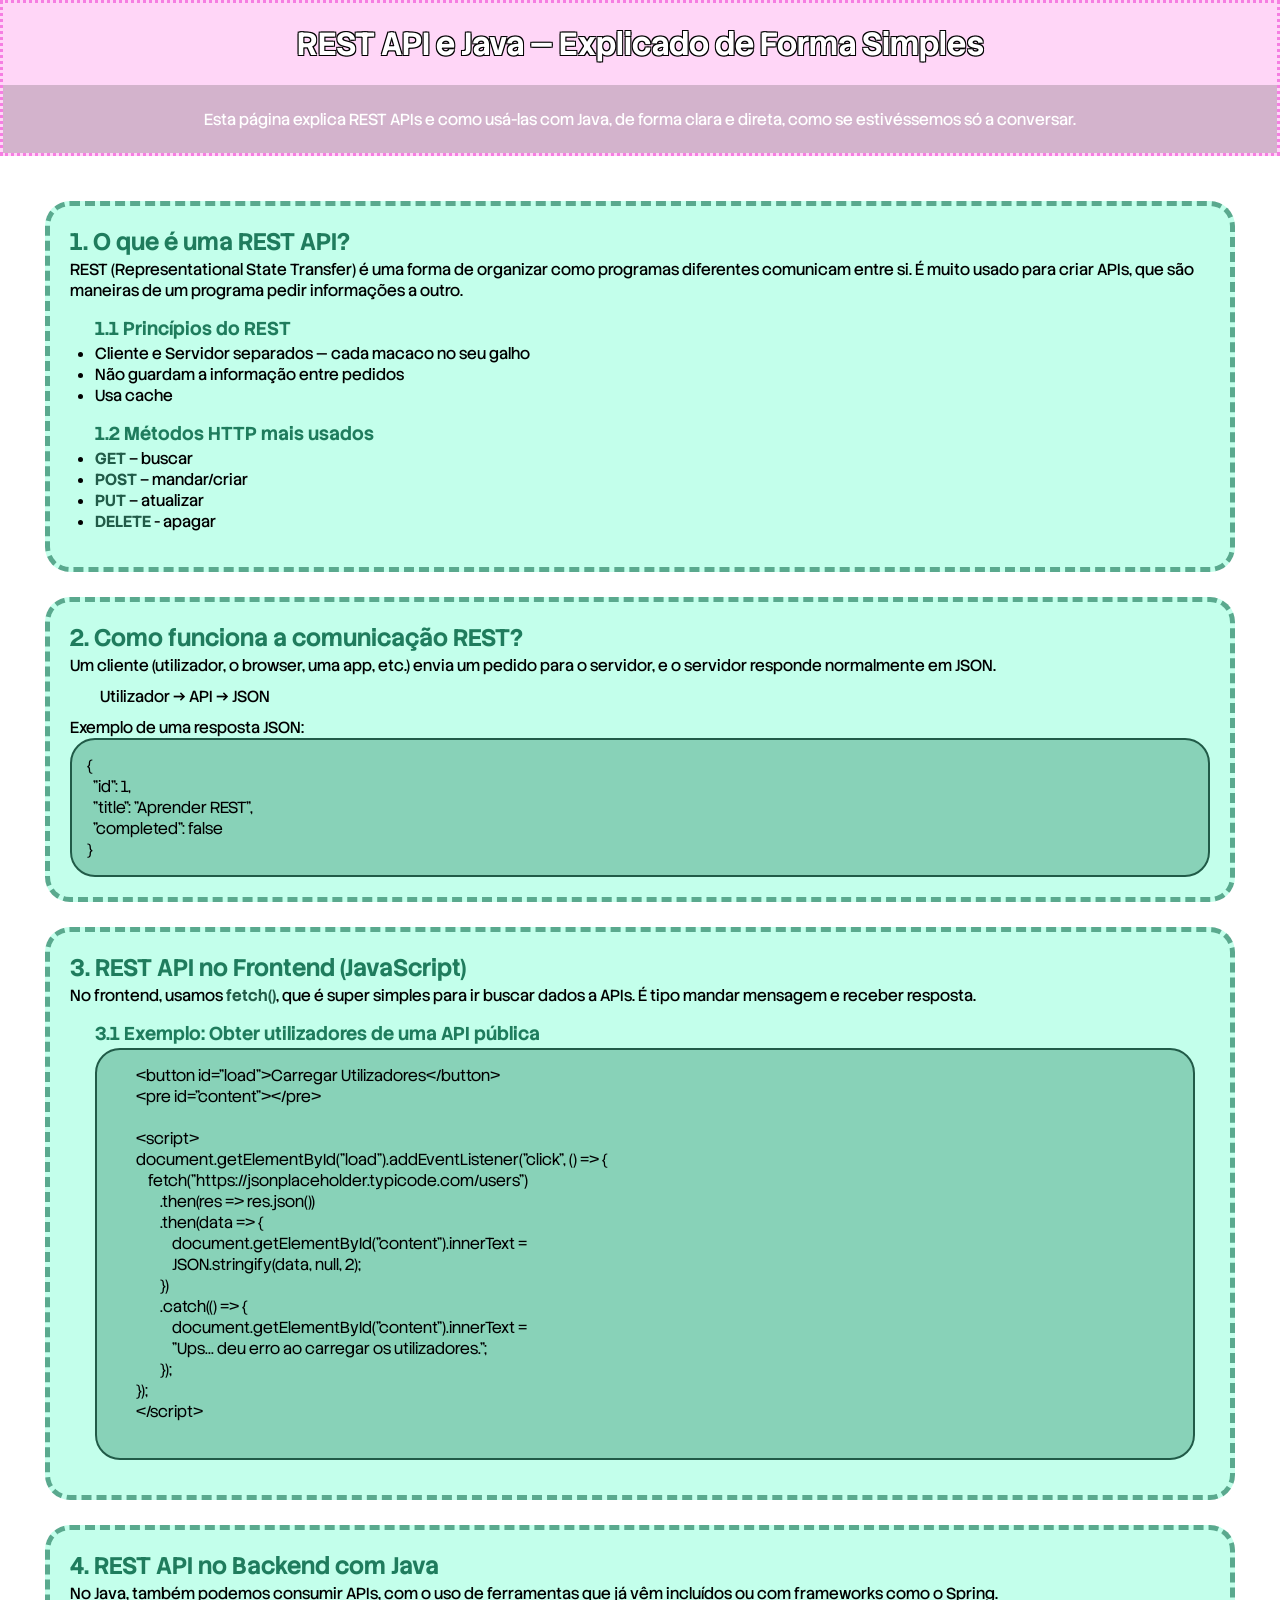
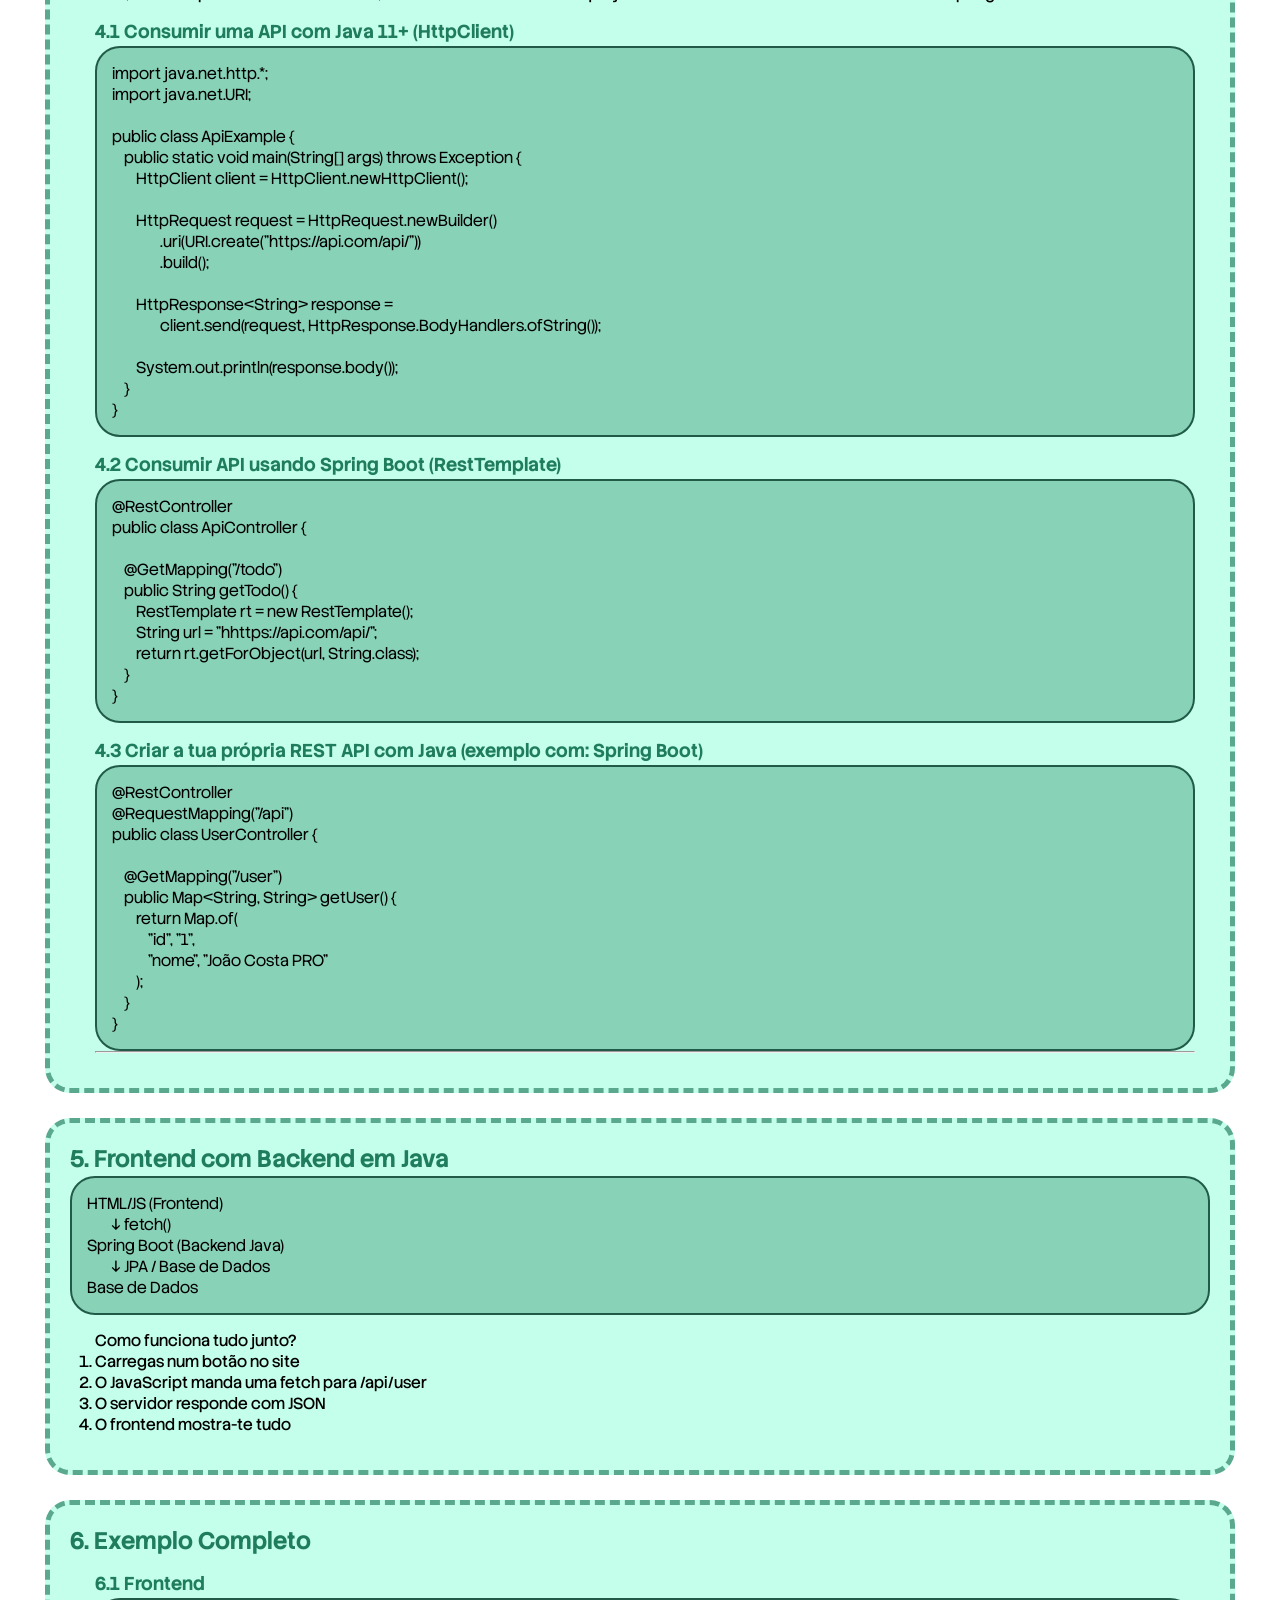
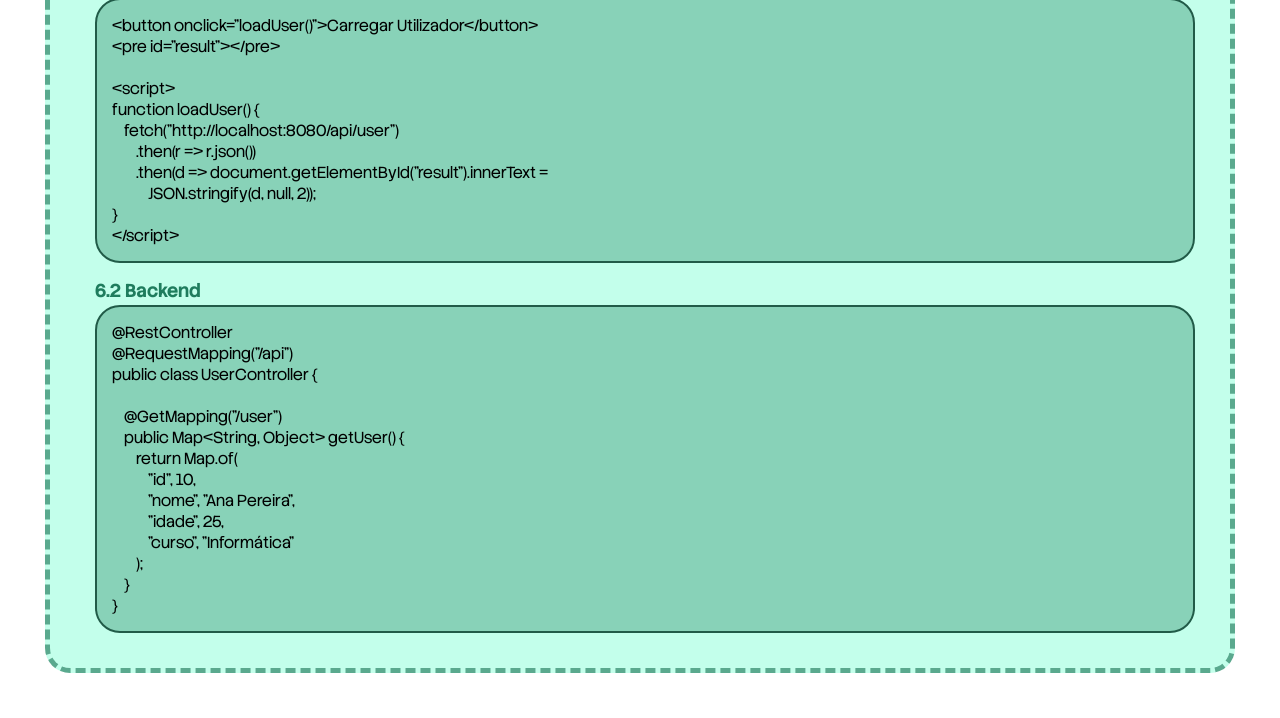
==== rest-api.html @ a64c9605 "Lab2 e 3" ====
<!DOCTYPE html>
<html lang="pt">
<head>
    <meta charset="UTF-8">
    <title>REST API e Integração com Java</title>
    <link rel="stylesheet" href="styles.css">
    <link rel="preconnect" href="https://fonts.googleapis.com">
    <link rel="preconnect" href="https://fonts.gstatic.com" crossorigin>
    <link href="https://fonts.googleapis.com/css2?family=Stack+Sans+Headline:wght@200..700&display=swap" rel="stylesheet">
</head>
<style>
    * {
        margin: 0px;
        padding: 0px;
        font-family: "Stack Sans Headline", sans-serif;
        font-optical-sizing: auto;
        font-style: normal;
    }
    header{
        height: 150px;
        background-color: rgb(255, 214, 247);
        display: flex;
        flex-direction: column;
        text-align: center;
        border-style: dotted;
        border-color: rgb(246, 126, 226);
        border-width: 3px;;
        color: white;

        h1 {
            padding: 20px;
            text-shadow: -1px -1px 0 #000, 1px -1px 0 #000, -1px 1px 0 #000, 1px 1px 0 #000;
        }
        div {
            display: flex;
            justify-content: center;
            align-items: center;
            height: 250px;
            background-color: rgb(211, 179, 204);
        }
    }
    main {
        padding:20px;
        background-image: url(https://64.media.tumblr.com/fad5acf8e8720fe9096aa575117d48cd/tumblr_oedw5v5oev1rh2n3qo1_500.gif);
        
    }
    .section
        {
           background-color: rgb(195, 255, 235);
           border-radius: 25px;
           padding: 20px;
           margin: 25px;
           border-style: dashed;
           border-width: 5px;
           border-color: rgb(90, 169, 142);
           
           h2, h3{
                color: rgb(31, 124, 93);
                margin-bottom: 2px;
           }
           b {
            color: rgb(33, 91, 72);
           }

           .subsection {
            margin: 15px;
            padding-left: 10px;
           }
           pre {
            border-width: 2px;
            border-style:solid;
            border-radius: 25px;
            border-color:rgb(33, 91, 72);
            padding: 15px;
            background-color: rgb(136, 210, 184);;
            font-weight: 300;
            display: flex;
            flex-direction: column;
            justify-content: center;
           }
           .showoff {
            margin-top: 10px;
            margin-bottom: 10px;
            margin-left: 30px;
           }
        }
    
</style>
<body>
<header>
    <h1>REST API e Java — Explicado de Forma Simples</h1>
    <div>Esta página explica REST APIs e como usá-las com Java, de forma clara e direta, como se estivéssemos só a conversar.</div>
</header>
    <main>
        <div class="section">
            <h2>1. O que é uma REST API?</h2>
            <p>REST (Representational State Transfer) é uma forma de organizar como programas diferentes comunicam entre si. É muito usado para criar APIs, que são maneiras de um programa pedir informações a outro.</p>
            <div class="subsection">
        <h3>1.1 Princípios do REST</h3>
    <ul>
        <li>Cliente e Servidor separados — cada macaco no seu galho</li>
        <li>Não guardam a informação entre pedidos</li>
        <li>Usa cache</li>
    </ul>
        </div>
        <div class="subsection">
            <h3>1.2 Métodos HTTP mais usados</h3>
            <ul>
                <li><b>GET</b> – buscar </li>
                <li><b>POST</b> – mandar/criar</li>
                <li><b>PUT</b> – atualizar</li>
                <li><b>DELETE</b> - apagar</li>
            </ul>
        </div>
        </div>

        <div class="section">
            <h2>2. Como funciona a comunicação REST?</h2>

    <p>Um cliente (utilizador, o browser, uma app, etc.) envia um pedido para o servidor, e o servidor responde normalmente em JSON.</p>
    <div class="showoff">
        Utilizador → API → JSON
    </div>


    <p>Exemplo de uma resposta JSON:</p>

<pre>{
  "id": 1,
  "title": "Aprender REST",
  "completed": false
}</pre>
        </div>



<div class="section">
    <h2>3. REST API no Frontend (JavaScript)</h2>

    <p>No frontend, usamos <b>fetch()</b>, que é super simples para ir buscar dados a APIs. É tipo mandar mensagem e receber resposta.</p>

    <div class="subsection">
        <h3>3.1 Exemplo: Obter utilizadores de uma API pública</h3>

        <pre>
        &lt;button id="load"&gt;Carregar Utilizadores&lt;/button&gt;
        &lt;pre id="content"&gt;&lt;/pre&gt;
        
        &lt;script&gt;
        document.getElementById("load").addEventListener("click", () =&gt; {
            fetch("https://jsonplaceholder.typicode.com/users")
                .then(res =&gt; res.json())
                .then(data =&gt; {
                    document.getElementById("content").innerText =
                    JSON.stringify(data, null, 2);
                })
                .catch(() =&gt; {
                    document.getElementById("content").innerText =
                    "Ups... deu erro ao carregar os utilizadores.";
                });
        });
        &lt;/script&gt;
        </pre>
        
    </div>
</div>
    
    
<div class="section">
    <h2>4. REST API no Backend com Java</h2>

    <p>No Java, também podemos consumir APIs, com o uso de ferramentas que já vêm incluídos ou com frameworks como o Spring.</p>
<div class="subsection">
    <h3>4.1 Consumir uma API com Java 11+ (HttpClient)</h3>

<pre>
import java.net.http.*;
import java.net.URI;

public class ApiExample {
    public static void main(String[] args) throws Exception {
        HttpClient client = HttpClient.newHttpClient();

        HttpRequest request = HttpRequest.newBuilder()
                .uri(URI.create("https://api.com/api/"))
                .build();

        HttpResponse&lt;String&gt; response =
                client.send(request, HttpResponse.BodyHandlers.ofString());

        System.out.println(response.body());
    }
}
</pre>
</div>
    
    <div class="subsection">
    <h3>4.2 Consumir API usando Spring Boot (RestTemplate)</h3>

<pre>
@RestController
public class ApiController {

    @GetMapping("/todo")
    public String getTodo() {
        RestTemplate rt = new RestTemplate();
        String url = "hhttps://api.com/api/";
        return rt.getForObject(url, String.class);
    }
}
</pre>
</div>
<div class="subsection">
    <h3>4.3 Criar a tua própria REST API com Java (exemplo com: Spring Boot)</h3>

<pre>
@RestController
@RequestMapping("/api")
public class UserController {

    @GetMapping("/user")
    public Map&lt;String, String&gt; getUser() {
        return Map.of(
            "id", "1",
            "nome", "João Costa PRO"
        );
    }
}
</pre>

    <hr>
</div>
</div>
<div class="section">
    <h2>5. Frontend com Backend em Java</h2>

<pre>
HTML/JS (Frontend)
        ↓ fetch()
Spring Boot (Backend Java)
        ↓ JPA / Base de Dados
Base de Dados
</pre>
<div class="subsection">
    <p>Como funciona tudo junto?</p>
    <ol>
        <li>Carregas num botão no site</li>
        <li>O JavaScript manda uma fetch para /api/user</li>
        <li>O servidor responde com JSON</li>
        <li>O frontend mostra-te tudo</li>
    </ol>
</div>
</div>
    
     <div class="section">
    <h2>6. Exemplo Completo</h2>

    <div class="subsection">
    <h3>6.1 Frontend</h3>
<pre>
&lt;button onclick="loadUser()"&gt;Carregar Utilizador&lt;/button&gt;
&lt;pre id="result"&gt;&lt;/pre&gt;

&lt;script&gt;
function loadUser() {
    fetch("http://localhost:8080/api/user")
        .then(r =&gt; r.json())
        .then(d =&gt; document.getElementById("result").innerText =
            JSON.stringify(d, null, 2));
}
&lt;/script&gt;
</pre>
</div>
<div class="subsection">
    <h3>6.2 Backend</h3>
<pre>
@RestController
@RequestMapping("/api")
public class UserController {

    @GetMapping("/user")
    public Map&lt;String, Object&gt; getUser() {
        return Map.of(
            "id", 10,
            "nome", "Ana Pereira",
            "idade", 25,
            "curso", "Informática"
        );
    }
}
</pre>
</div>
</div>
    </main>
</body>
</html>
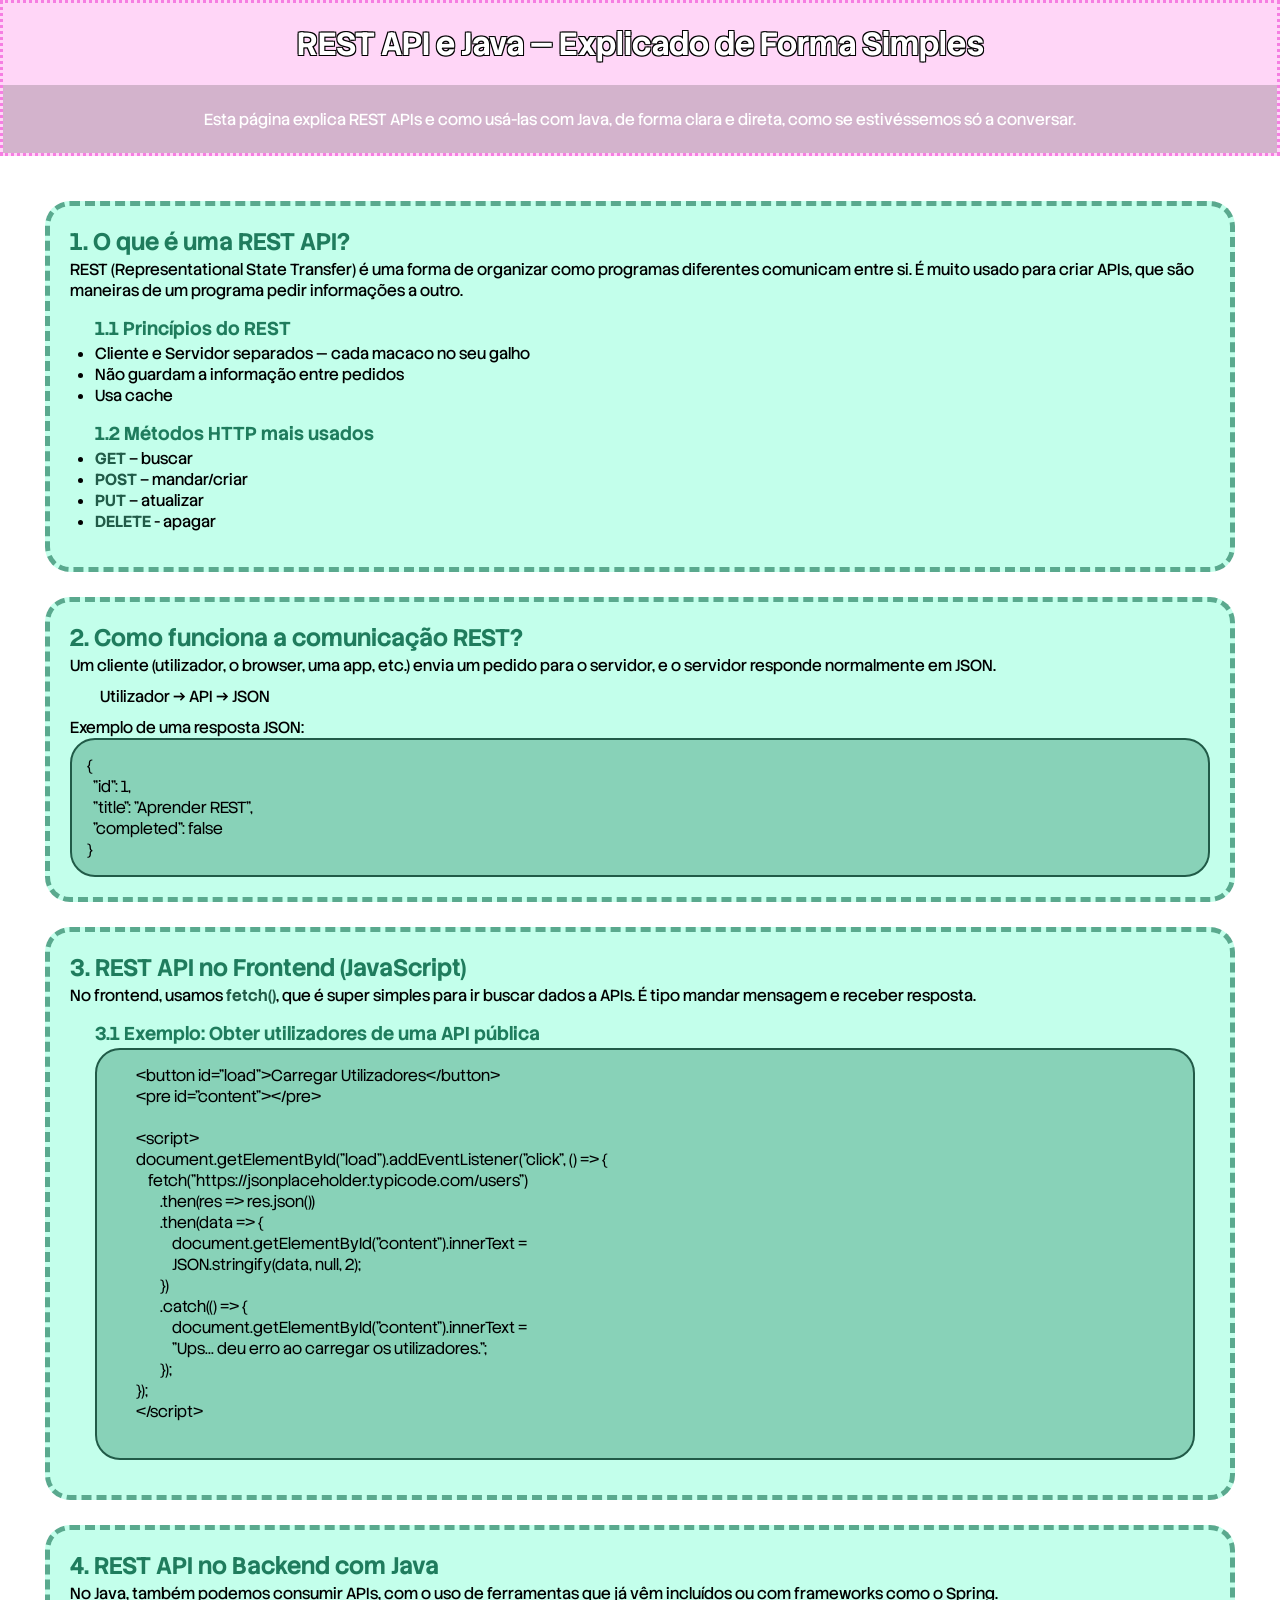
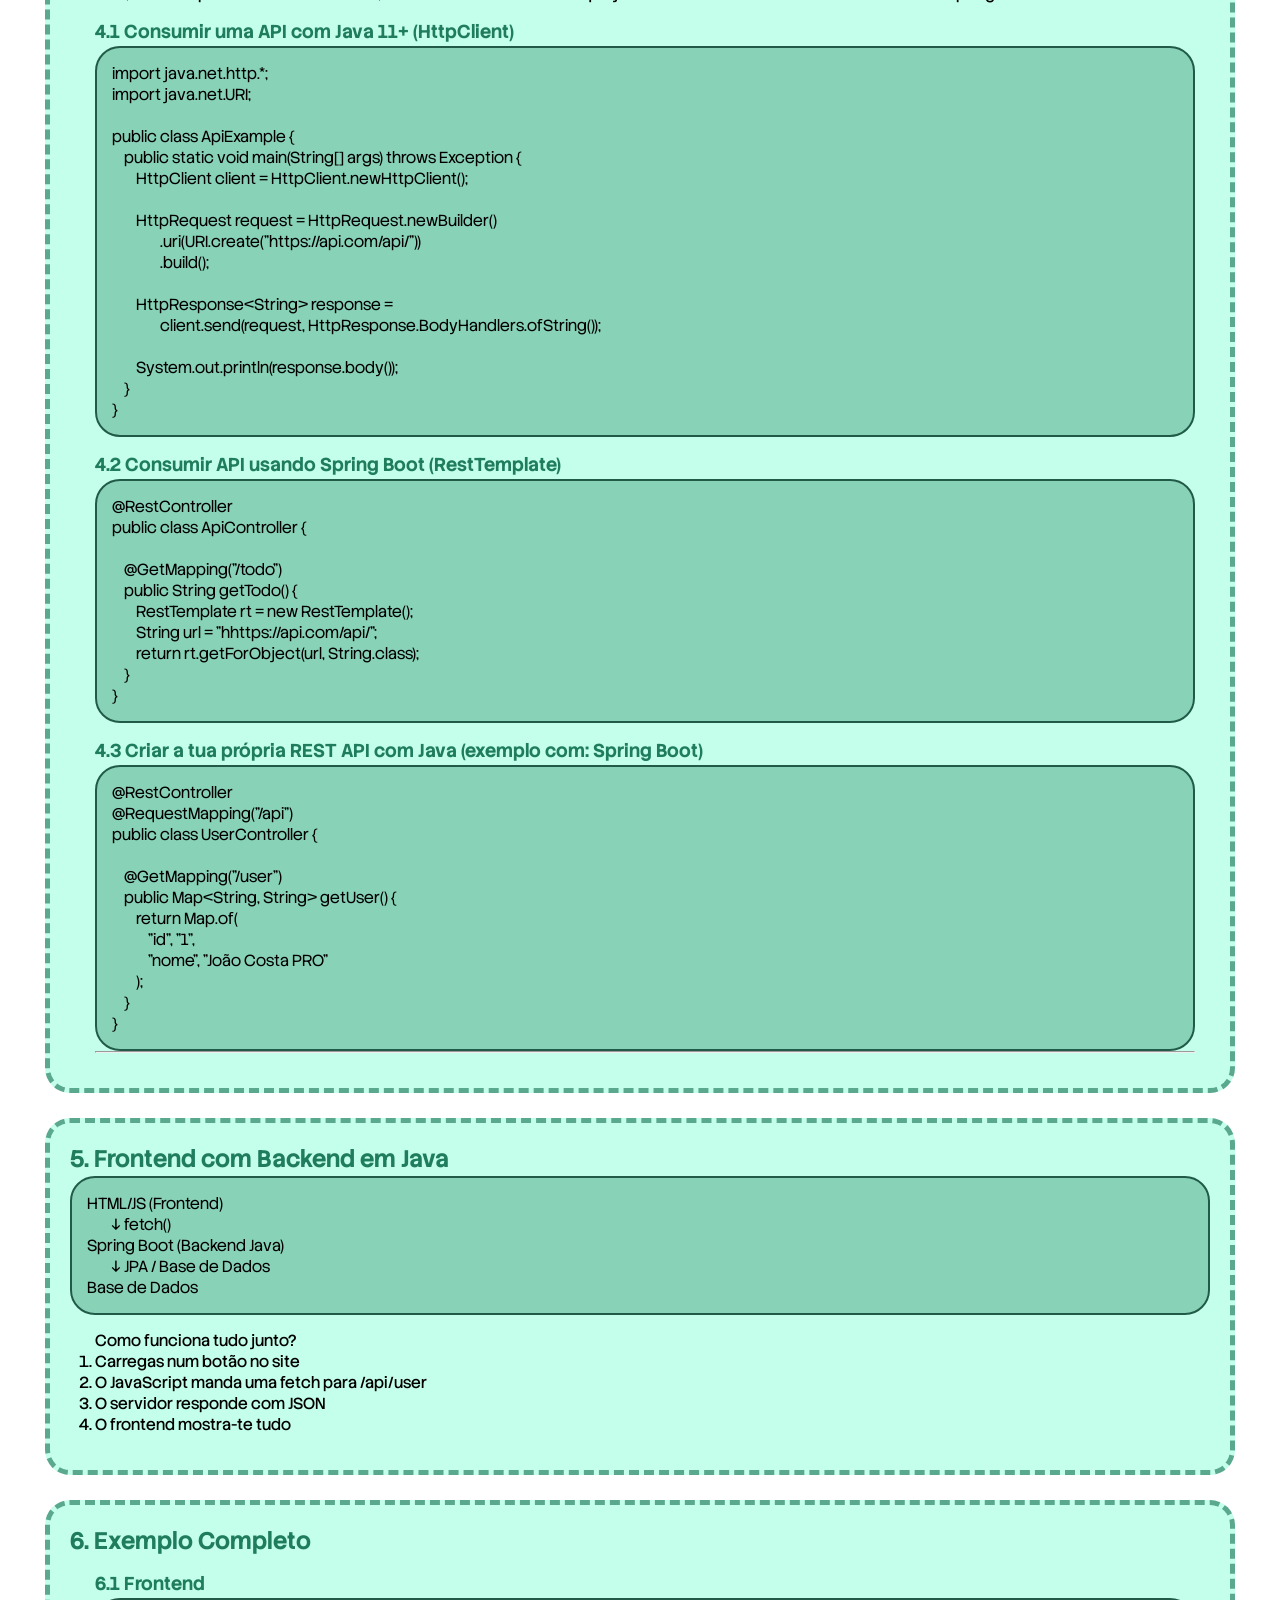
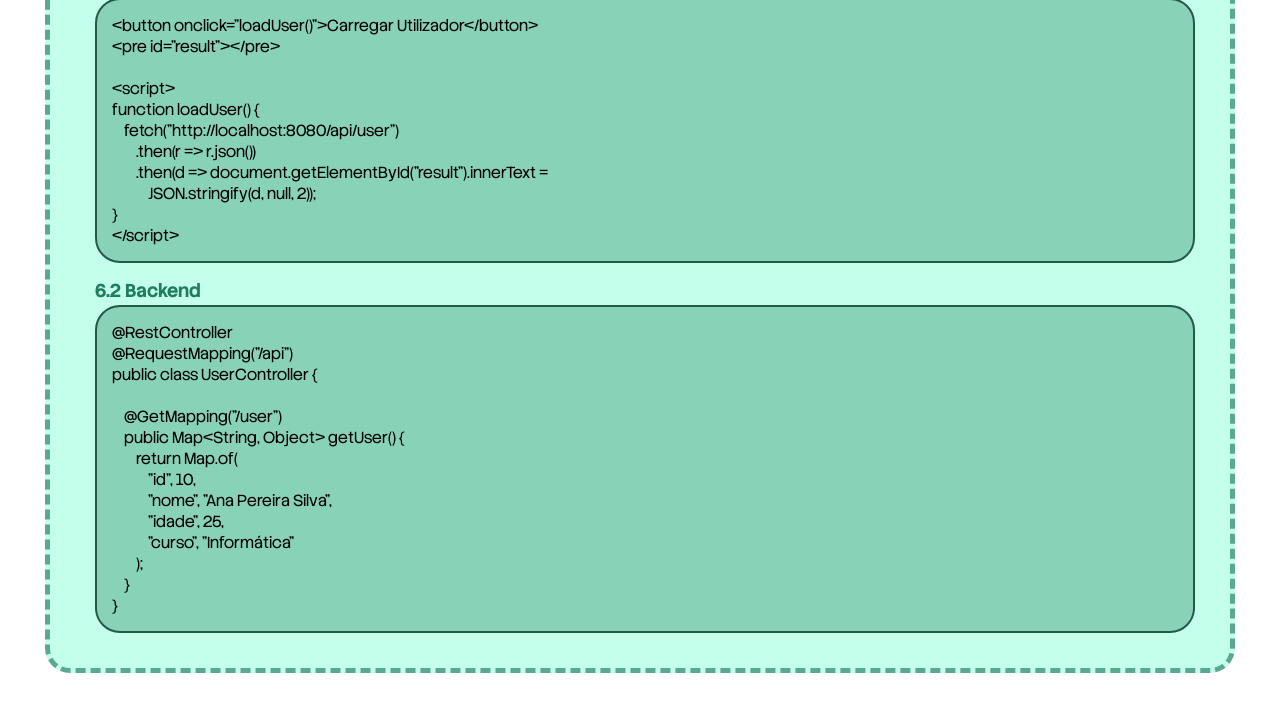
==== commit 57fcdd58: "Lab2 e 3" ====
--- a/rest-api.html
+++ b/rest-api.html
@@ -282,7 +282,7 @@
     public Map&lt;String, Object&gt; getUser() {
         return Map.of(
             "id", 10,
-            "nome", "Ana Pereira",
+            "nome", "Ana Pereira Silva",
             "idade", 25,
             "curso", "Informática"
         );
